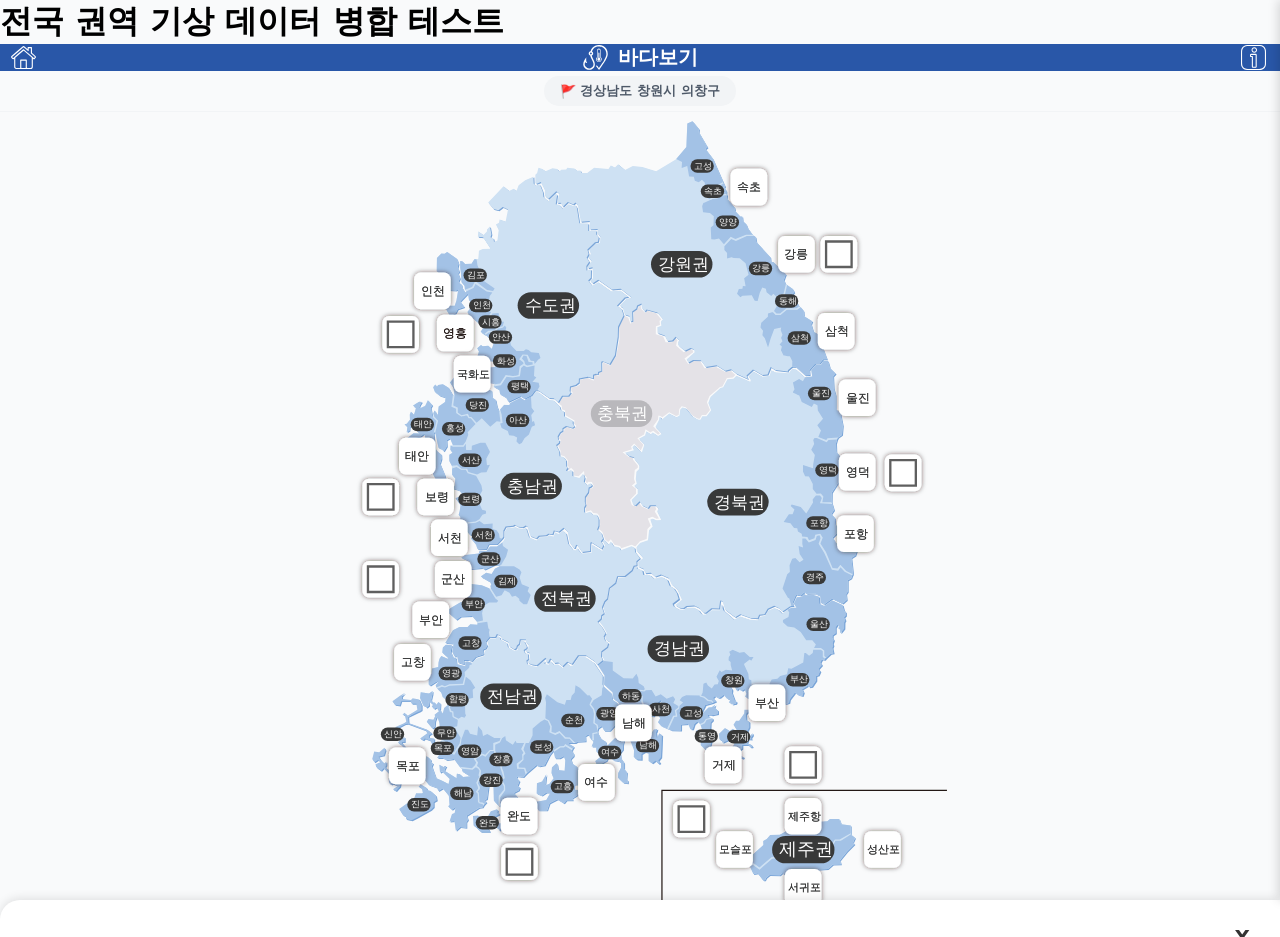
==== index.html @ 4f3342a9 "메인지도 최종이름변경" ====
<!DOCTYPE html>
<html lang="ko">
<head>
  <meta charset="UTF-8">
  <meta name="viewport" content="width=device-width, initial-scale=1.0">
  <title>권역별 해양기상 데이터 다중 API 병합 테스트 (전국)</title>
  <link rel="stylesheet" href="css\style.css">
</head>
<body>
  <h1>전국 권역 기상 데이터 병합 테스트</h1>
  <header>
    <button aria-label="home">
      <img src="svg/homeButton.svg" alt="appIcon" class="textIcon">
    </button>
    <div class="headerCenter">
      <img src="svg/appLogo.svg" alt="appIcon" class="textIcon">
      <span>바다보기</span>
    </div>
    <button aria-label="info" id="InfoBtn">
      <img src="svg/infoButton.svg" alt="appIcon" class="textIcon">
    </button>
    
    <aside id="SideSheet" class="SideSheet">
      <div class="SheetHeader">
        <h3>앱 상세 정보</h3>
        <button id="SideCloseBtn" class="CloseBtn">X</button>
      </div>
    </aside>
  </header>

  <div class="locationBar">
    <div class="pillBox">
      <span>🚩</span>
      <span>경상남도 창원시 의창구</span>
    </div>
  </div>

  <main class="contentContainer">
    <object id="svgObject" data="svg/mainMap.svg" type="image/svg+xml"></object>

    <aside id="BottomSheet" class="sheet" aria-hidden="true">
      <div class="SheetHeader">
        <h2>권역별 해양기상 데이터</h2>
        <button id="CloseSheetBtn" class="CloseBtn">X</button>
      </div>
      <article id="SheetArticle">
        <div id="SheetContent">
          <h2>권역별 해양기상 데이터</h2>
          <p>이곳에 권역별 해양기상 데이터를 표시합니다.</p>
        </div>
      </article>
    </aside>


    <script>
        window.changeSVGUrl = function(newUrl) {
            const obj = document.getElementById('svgObject');
            if(obj) {
                obj.data = newUrl;
            };
        };
    </script>
  </main>
  <!-- IDE내 스크립트 파일 로드 -->
  <script src="js\apikey.js"></script>
  <script src="js\virtualStationMap.js"></script>
  <script src="js\dataDisplay.js"></script>
  <script src="js\mapData.js"></script>
  <script src="js\main.js"></script>
</body>
</html>
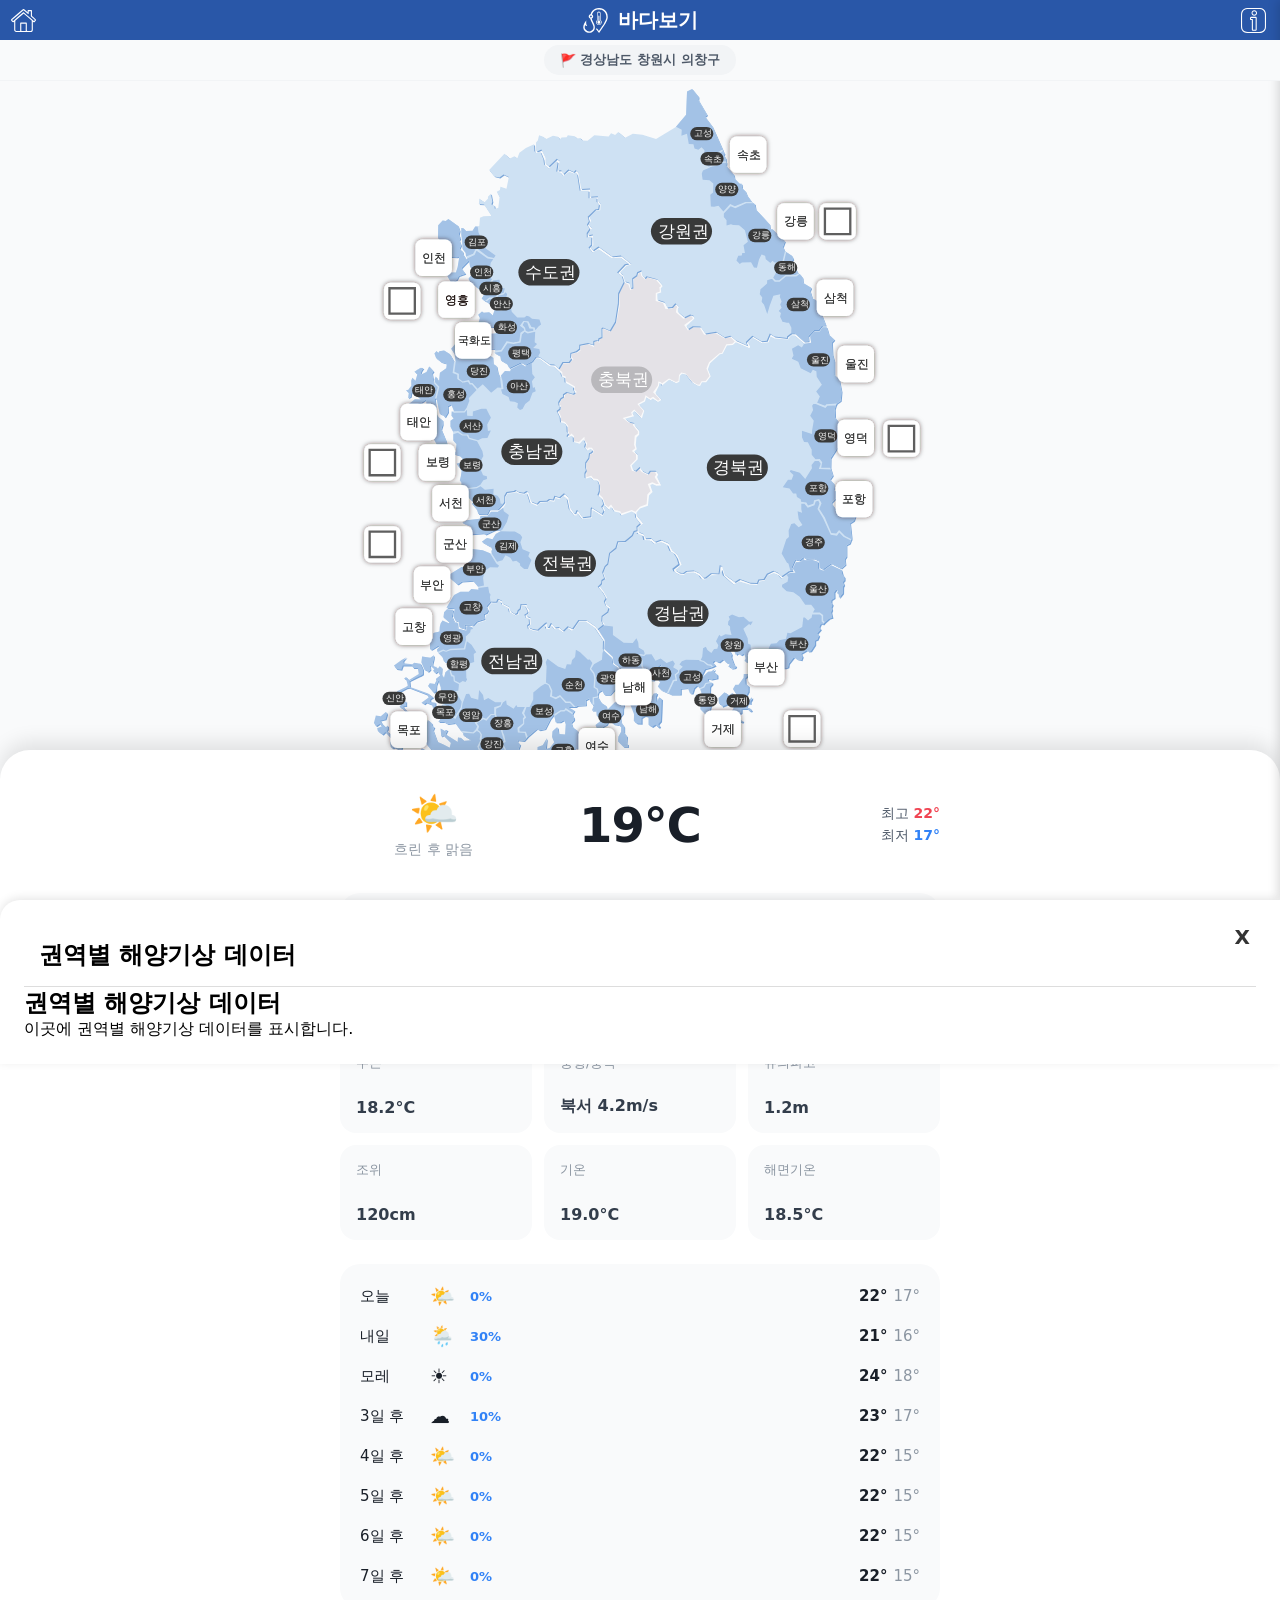
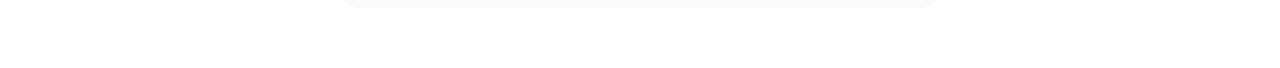
==== commit 1e257438: "feat: 지도 날씨 HTML 병합" ====
--- a/index.html
+++ b/index.html
@@ -3,11 +3,10 @@
 <head>
   <meta charset="UTF-8">
   <meta name="viewport" content="width=device-width, initial-scale=1.0">
-  <title>권역별 해양기상 데이터 다중 API 병합 테스트 (전국)</title>
+  <title>바다보기</title>
   <link rel="stylesheet" href="css\style.css">
 </head>
 <body>
-  <h1>전국 권역 기상 데이터 병합 테스트</h1>
   <header>
     <button aria-label="home">
       <img src="svg/homeButton.svg" alt="appIcon" class="textIcon">
@@ -61,6 +60,106 @@
         };
     </script>
   </main>
+
+  <div class="container" id="weather">
+    <div class="currentWeather">
+      <div>
+        <div class="weatherIcon">🌤️</div>
+        <div class="status">흐린 후 맑음</div>
+      </div>
+      <div class="tempMain">19℃</div>
+      <div class="tempRange">
+        <span>최고 <strong style="color:#f04452;">22°</strong></span>
+        <span>최저 <strong style="color:#3182f6;">17°</strong></span>
+      </div>
+    </div>
+    <div class="card">
+      <div class="hourlyScroll">
+        <div class="hourlyItem"><span class="time">00시</span><span class="icon">🌤️</span><span class="temp">17°</span></div>
+        <div class="hourlyItem"><span class="time">01시</span><span class="icon">🌤️</span><span class="temp">17°</span></div>
+        <div class="hourlyItem"><span class="time">02시</span><span class="icon">🌤️</span><span class="temp">17°</span></div>
+        <div class="hourlyItem"><span class="time">03시</span><span class="icon">☀️</span><span class="temp">18°</span></div>
+        <div class="hourlyItem"><span class="time">04시</span><span class="icon">☀️</span><span class="temp">18°</span></div>
+        <div class="hourlyItem"><span class="time">05시</span><span class="icon">☀️</span><span class="temp">19°</span></div>
+        <div class="hourlyItem"><span class="time">06시</span><span class="icon">☀️</span><span class="temp">19°</span></div>
+        <div class="hourlyItem"><span class="time">07시</span><span class="icon">☀️</span><span class="temp">19°</span></div>
+        <div class="hourlyItem"><span class="time">08시</span><span class="icon">☀️</span><span class="temp">19°</span></div>
+        <div class="hourlyItem"><span class="time">09시</span><span class="icon">☀️</span><span class="temp">19°</span></div>
+        <div class="hourlyItem"><span class="time">10시</span><span class="icon">☀️</span><span class="temp">19°</span></div>
+        <div class="hourlyItem"><span class="time">11시</span><span class="icon">☀️</span><span class="temp">19°</span></div>
+        <div class="hourlyItem"><span class="time">12시</span><span class="icon">☀️</span><span class="temp">19°</span></div>
+        <div class="hourlyItem"><span class="time">13시</span><span class="icon">☀️</span><span class="temp">19°</span></div>
+        <div class="hourlyItem"><span class="time">14시</span><span class="icon">☀️</span><span class="temp">19°</span></div>
+        <div class="hourlyItem"><span class="time">15시</span><span class="icon">☀️</span><span class="temp">19°</span></div>
+        <div class="hourlyItem"><span class="time">16시</span><span class="icon">☀️</span><span class="temp">19°</span></div>
+        <div class="hourlyItem"><span class="time">17시</span><span class="icon">☀️</span><span class="temp">19°</span></div>
+        <div class="hourlyItem"><span class="time">18시</span><span class="icon">☀️</span><span class="temp">19°</span></div>
+        <div class="hourlyItem"><span class="time">19시</span><span class="icon">☀️</span><span class="temp">19°</span></div>
+        <div class="hourlyItem"><span class="time">20시</span><span class="icon">☀️</span><span class="temp">19°</span></div>
+        <div class="hourlyItem"><span class="time">21시</span><span class="icon">☀️</span><span class="temp">19°</span></div>
+        <div class="hourlyItem"><span class="time">22시</span><span class="icon">☀️</span><span class="temp">19°</span></div>
+        <div class="hourlyItem"><span class="time">23시</span><span class="icon">☀️</span><span class="temp">19°</span></div>
+        <div class="hourlyItem"><span class="time">24시</span><span class="icon">🌤️</span><span class="temp">19°</span></div>
+      </div>
+    </div>
+
+    <div class="detailsGrid">
+      <div class="detailCard"><span class="title">수온</span><span class="value">18.2°C</span></div>
+      <div class="detailCard"><span class="title">풍향/풍속</span><span class="value">북서 4.2m/s</span></div>
+      <div class="detailCard"><span class="title">유의파고</span><span class="value">1.2m</span></div>
+      <div class="detailCard"><span class="title">조위</span><span class="value">120cm</span></div>
+      <div class="detailCard"><span class="title">기온</span><span class="value">19.0°C</span></div>
+      <div class="detailCard"><span class="title">해면기온</span><span class="value">18.5°C</span></div>
+    </div>
+
+    <div class="card weeklyForecast">
+      <div class="weeklyItem">
+        <span class="day">오늘</span><span class="icon">🌤️</span><span class="rain-pop">0%</span>
+        <div class="tempRange"><span class="max">22°</span><span class="min">17°</span></div>
+      </div>
+      <div class="weeklyItem">
+        <span class="day">내일</span><span class="icon">🌦️</span><span class="rain-pop">30%</span>
+        <div class="tempRange"><span class="max">21°</span><span class="min">16°</span></div>
+      </div>
+      <div class="weeklyItem">
+        <span class="day">모레</span><span class="icon">☀️</span><span class="rain-pop">0%</span>
+        <div class="tempRange"><span class="max">24°</span><span class="min">18°</span></div>
+      </div>
+      <div class="weeklyItem">
+        <span class="day">3일 후</span><span class="icon">☁️</span><span class="rain-pop">10%</span>
+        <div class="tempRange"><span class="max">23°</span><span class="min">17°</span></div>
+      </div>
+      <div class="weeklyItem">
+        <span class="day">4일 후</span><span class="icon">🌤️</span><span class="rain-pop">0%</span>
+        <div class="tempRange"><span class="max">22°</span><span class="min">15°</span></div>
+      </div>
+      <div class="weeklyItem">
+        <span class="day">5일 후</span><span class="icon">🌤️</span><span class="rain-pop">0%</span>
+        <div class="tempRange"><span class="max">22°</span><span class="min">15°</span></div>
+      </div>
+      <div class="weeklyItem">
+        <span class="day">6일 후</span><span class="icon">🌤️</span><span class="rain-pop">0%</span>
+        <div class="tempRange"><span class="max">22°</span><span class="min">15°</span></div>
+      </div>
+      <div class="weeklyItem">
+        <span class="day">7일 후</span><span class="icon">🌤️</span><span class="rain-pop">0%</span>
+        <div class="tempRange"><span class="max">22°</span><span class="min">15°</span></div>
+      </div>
+    </div>
+  </div>
+
+  <aside id="BottomSheet" class="sheet" aria-hidden="true">
+    <div class="SheetHeader">
+      <h2>권역별 해양기상 데이터</h2>
+      <button id="CloseSheetBtn" class="CloseBtn">X</button>
+    </div>
+    <article id="SheetArticle">
+      <div id="SheetContent">
+        <h2>권역별 해양기상 데이터</h2>
+        <p>이곳에 권역별 해양기상 데이터를 표시합니다.</p>
+      </div>
+    </article>
+  </aside>
   <!-- IDE내 스크립트 파일 로드 -->
   <script src="js\apikey.js"></script>
   <script src="js\virtualStationMap.js"></script>
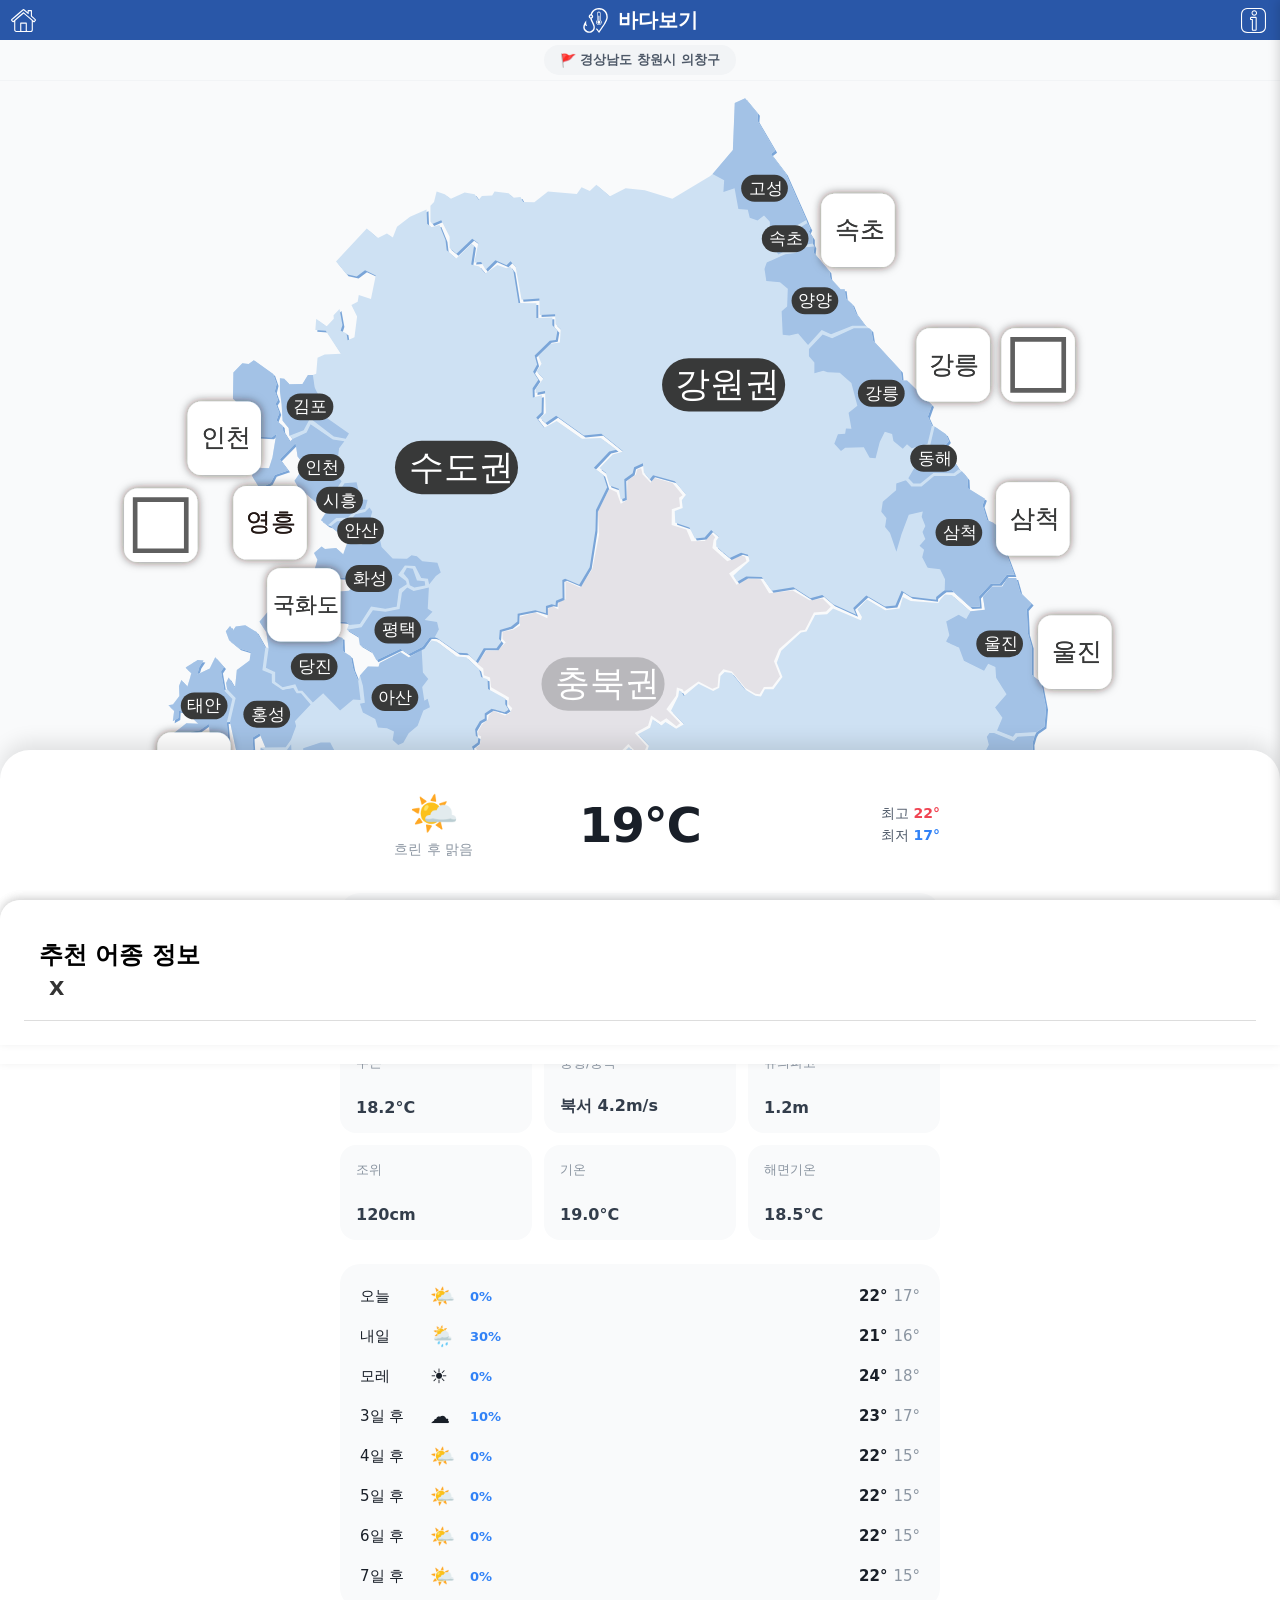
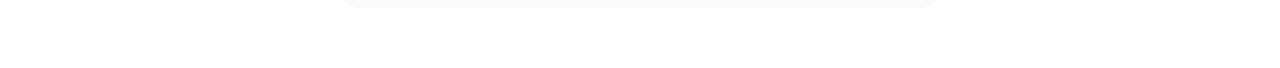
==== commit e086c0cf: "feat: 낚시 스팟 클릭 이벤트 추가 및 z-index 수정" ====
--- a/index.html
+++ b/index.html
@@ -19,12 +19,7 @@
       <img src="svg/infoButton.svg" alt="appIcon" class="textIcon">
     </button>
     
-    <aside id="SideSheet" class="SideSheet">
-      <div class="SheetHeader">
-        <h3>앱 상세 정보</h3>
-        <button id="SideCloseBtn" class="CloseBtn">X</button>
-      </div>
-    </aside>
+    
   </header>
 
   <div class="locationBar">
@@ -36,20 +31,6 @@
 
   <main class="contentContainer">
     <object id="svgObject" data="svg/mainMap.svg" type="image/svg+xml"></object>
-
-    <aside id="BottomSheet" class="sheet" aria-hidden="true">
-      <div class="SheetHeader">
-        <h2>권역별 해양기상 데이터</h2>
-        <button id="CloseSheetBtn" class="CloseBtn">X</button>
-      </div>
-      <article id="SheetArticle">
-        <div id="SheetContent">
-          <h2>권역별 해양기상 데이터</h2>
-          <p>이곳에 권역별 해양기상 데이터를 표시합니다.</p>
-        </div>
-      </article>
-    </aside>
-
 
     <script>
         window.changeSVGUrl = function(newUrl) {
@@ -147,7 +128,7 @@
       </div>
     </div>
   </div>
-
+  <!-- 권역별 3개 있는 날씨 스팟(class=WSpot) -->
   <aside id="BottomSheet" class="sheet" aria-hidden="true">
     <div class="SheetHeader">
       <h2>권역별 해양기상 데이터</h2>
@@ -160,6 +141,25 @@
       </div>
     </article>
   </aside>
+  <!-- 권역별 하나 있는 낚시 스팟(class=FishSpot) -->
+  <aside id="FishBottomSheet" class="sheet" aria-hidden="true">
+    <div class="SheetHeader">
+      <h2>추천 어종 정보</h2>
+      <button id="CloseFishSheetBtn" class="CloseBtn">X</button>
+    </div>
+    <article id="SheetArticle">
+      <div id="FishSheetContent">
+        <!-- 이곳에 우형이가 만들어줄 html 내용을 동적으로 할당할 예정 -->
+      </div>
+    </article>
+  </aside>
+  <!-- 앱 상세정보 표시하는 사이드 시트 -->
+  <aside id="SideSheet" class="SideSheet">
+    <div class="SheetHeader">
+      <h3>앱 상세 정보</h3>
+      <button id="SideCloseBtn" class="CloseBtn">X</button>
+    </div>
+  </aside>
   <!-- IDE내 스크립트 파일 로드 -->
   <script src="js\apikey.js"></script>
   <script src="js\virtualStationMap.js"></script>
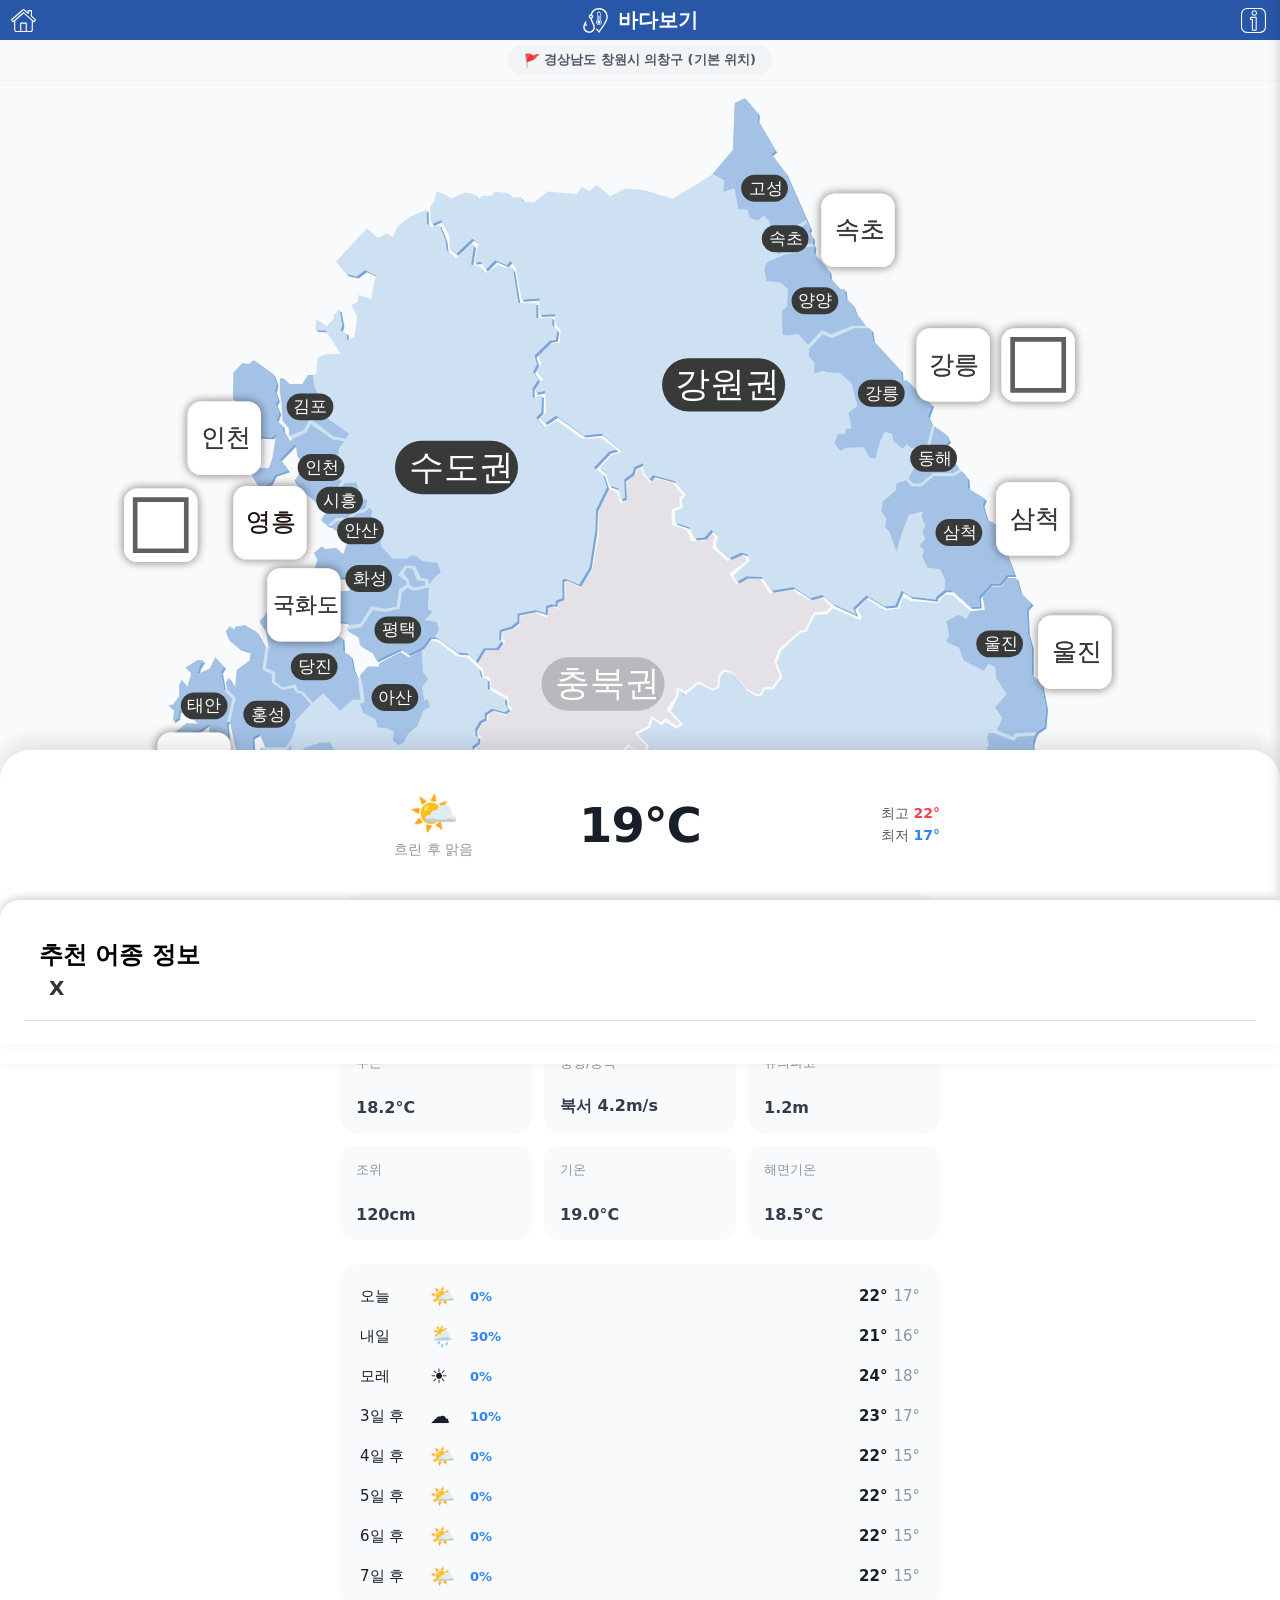
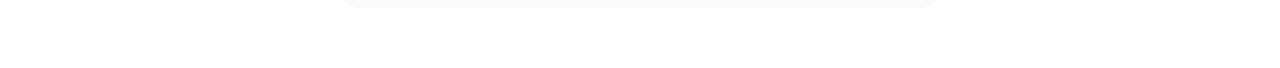
==== commit 97ef17a3: "feat: GPS 기능 추가 및 현재 위치 표시 기능 추가" ====
--- a/index.html
+++ b/index.html
@@ -28,6 +28,13 @@
       <span>경상남도 창원시 의창구</span>
     </div>
   </div>
+
+  <div class="locationBar">
+    <div class="pillBox">
+      <span>🚩</span>
+      <span id="locationText">위치 확인 중...</span>
+    </div>
+</div>
 
   <main class="contentContainer">
     <object id="svgObject" data="svg/mainMap.svg" type="image/svg+xml"></object>
@@ -161,7 +168,6 @@
     </div>
   </aside>
   <!-- IDE내 스크립트 파일 로드 -->
-  <script src="js\apikey.js"></script>
   <script src="js\virtualStationMap.js"></script>
   <script src="js\dataDisplay.js"></script>
   <script src="js\mapData.js"></script>
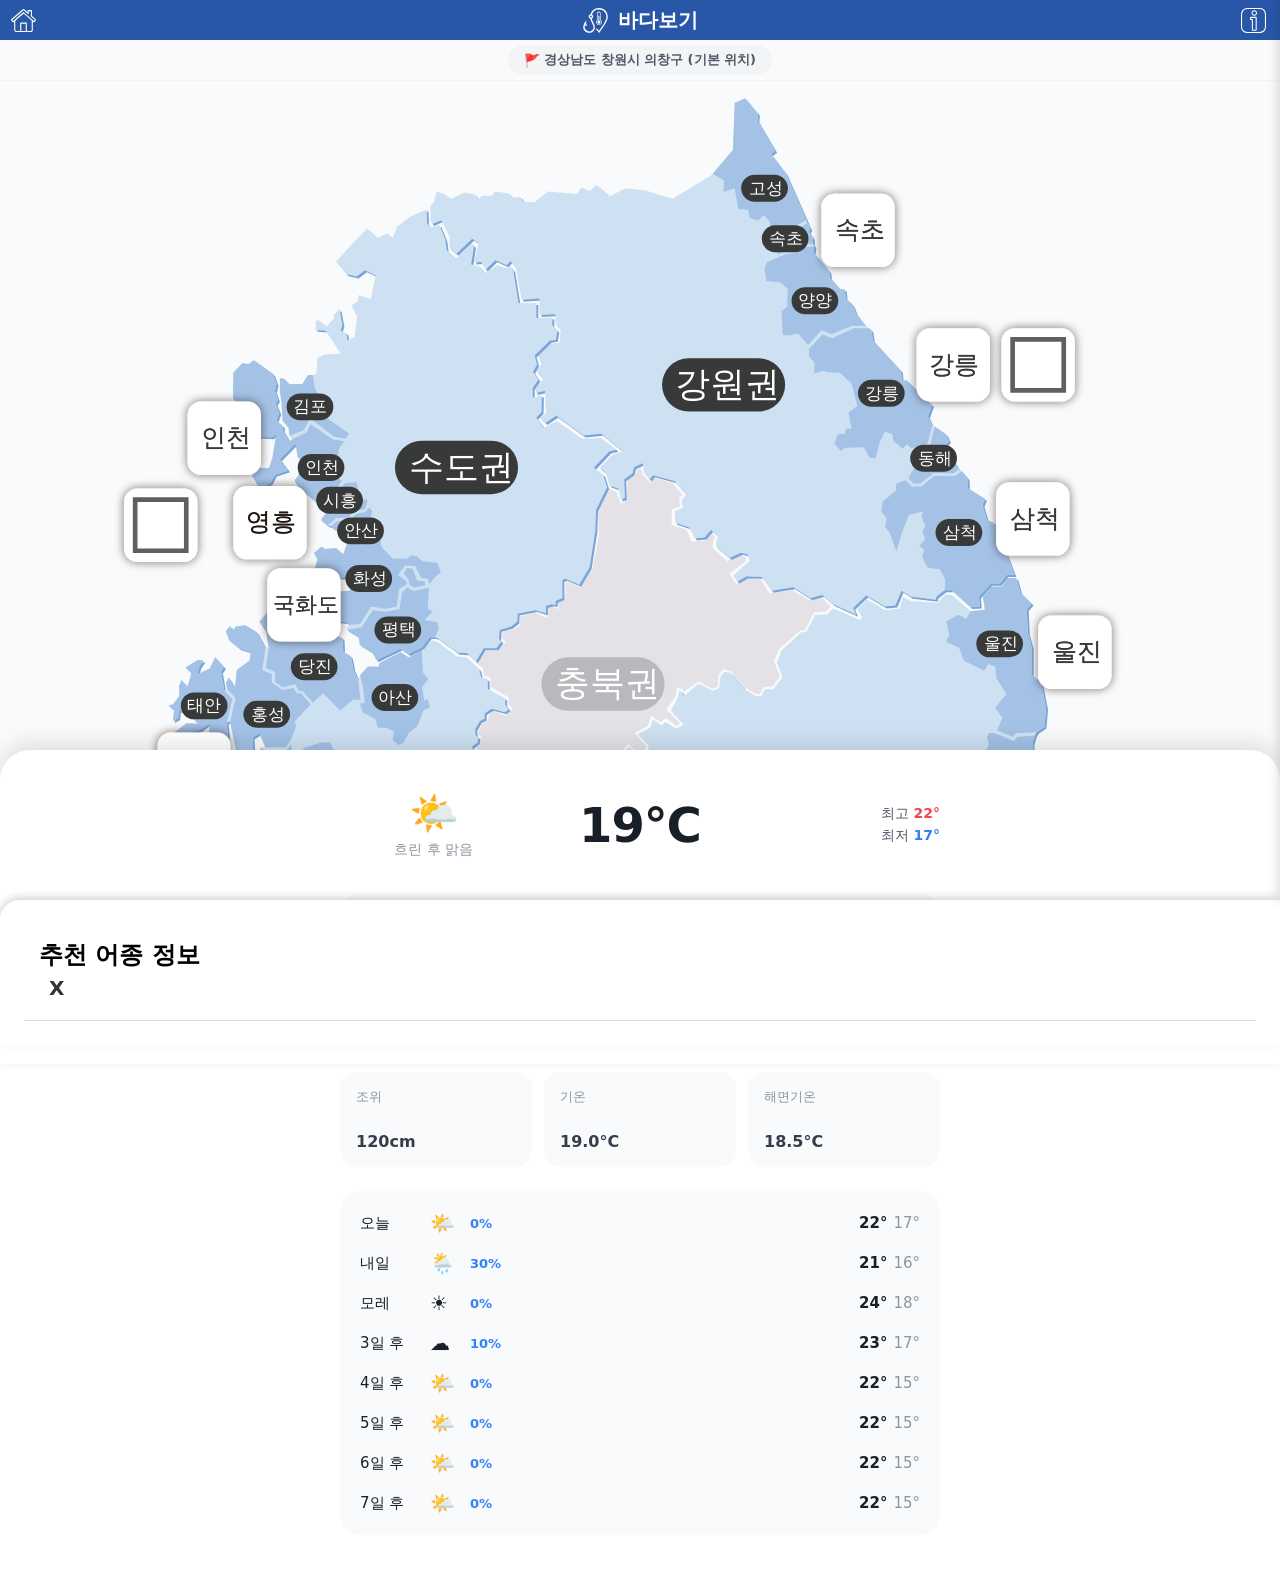
==== commit b746a093: "feat: 날씨 상단 위젯(현재 날씨 아이콘, 현재기온, 최고/최저기온) 설정" ====
--- a/index.html
+++ b/index.html
@@ -52,13 +52,13 @@
   <div class="container" id="weather">
     <div class="currentWeather">
       <div>
-        <div class="weatherIcon">🌤️</div>
-        <div class="status">흐린 후 맑음</div>
+        <div class="weatherIcon" id="WeatherIcon">🌤️</div>
+        <div class="status" id="WeatherStatus">흐린 후 맑음</div>
       </div>
-      <div class="tempMain">19℃</div>
+      <div class="tempMain" id="CurrentTemp">19℃</div>
       <div class="tempRange">
-        <span>최고 <strong style="color:#f04452;">22°</strong></span>
-        <span>최저 <strong style="color:#3182f6;">17°</strong></span>
+        <span>최고 <strong style="color:#f04452;" id="HighTemp">22°</strong></span>
+        <span>최저 <strong style="color:#3182f6;" id="LowTemp">17°</strong></span>
       </div>
     </div>
     <div class="card">
